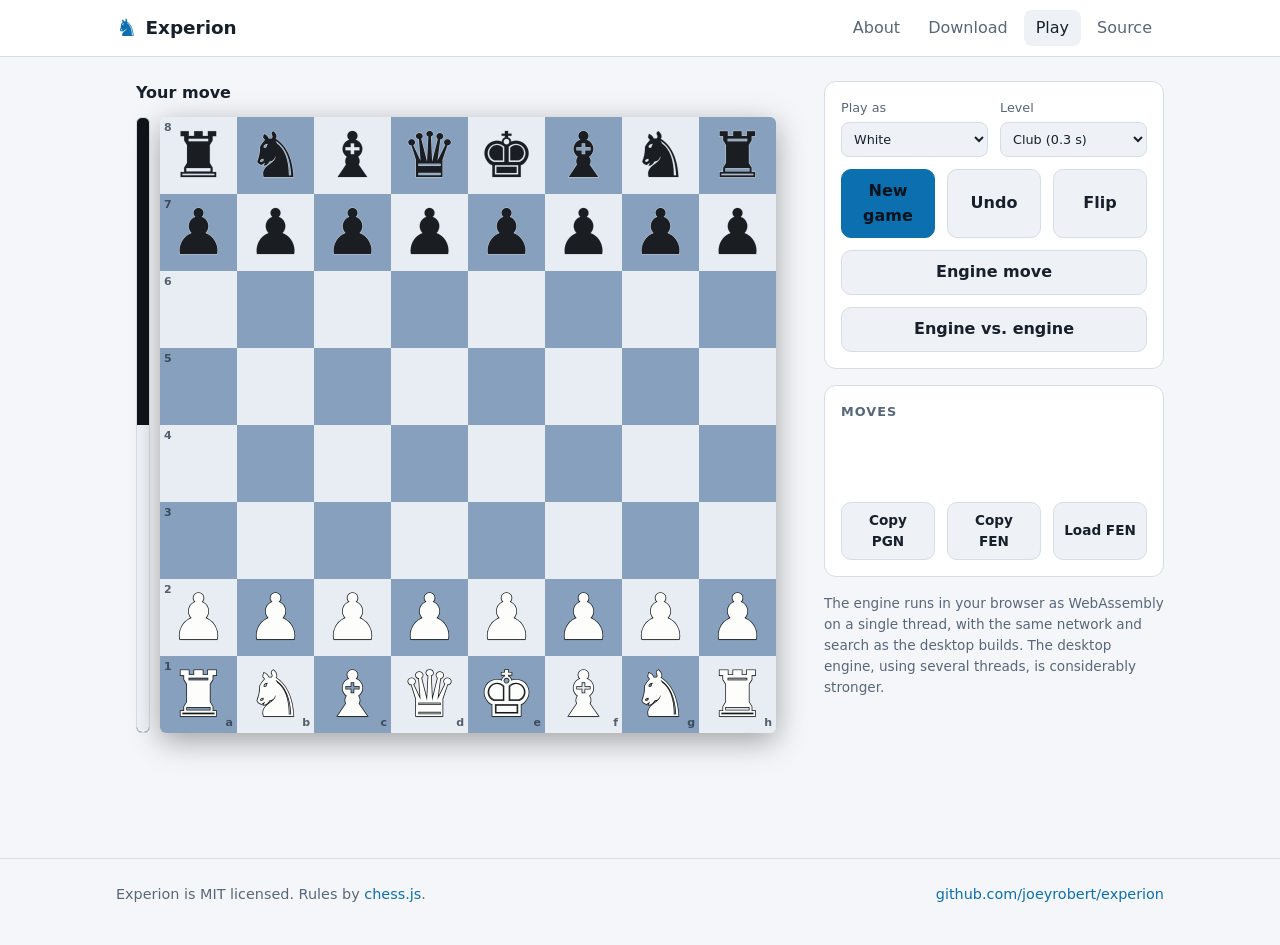
==== site/play/index.html @ 436792ee "Add website and browser player: WebAssembly build of the engine, play page, landing page, Pages work" ====
<!doctype html>
<html lang="en">
<head>
  <meta charset="utf-8">
  <meta name="viewport" content="width=device-width, initial-scale=1">
  <title>Play Experion</title>
  <meta name="description" content="Play chess against Experion, an NNUE chess engine written in Crystal, running entirely in your browser via WebAssembly.">
  <link rel="icon" href="../favicon.svg" type="image/svg+xml">
  <link rel="stylesheet" href="../style.css">
  <link rel="stylesheet" href="player.css">
</head>
<body>
  <header class="site">
    <div class="wrap">
      <a class="brand" href="../"><span class="knight">&#9822;&#65038;</span> Experion</a>
      <nav class="site">
        <a href="../">About</a>
        <a href="../#download">Download</a>
        <a class="current" href="./">Play</a>
        <a href="https://github.com/joeyrobert/experion">Source</a>
      </nav>
    </div>
  </header>

  <main class="wrap play">
    <section class="board-col">
      <div id="status" role="status" aria-live="polite">Loading&hellip;</div>
      <div class="board-row">
        <div class="eval" title="Engine evaluation: the white part of the bar grows as White gets better">
          <div id="eval-fill"></div>
        </div>
        <div class="board-holder">
          <div id="board" aria-label="Chess board"></div>
          <div id="promotion" hidden></div>
        </div>
      </div>
      <div id="eval-label"></div>
      <div id="info"></div>
    </section>

    <aside class="side-col">
      <div class="panel">
        <div class="row">
          <label>Play as
            <select id="side"><option value="w">White</option><option value="b">Black</option></select>
          </label>
          <label>Level
            <select id="level">
              <option value="beginner">Beginner (depth 1)</option>
              <option value="casual">Casual (depth 4)</option>
              <option value="club" selected>Club (0.3 s)</option>
              <option value="strong">Strong (2 s)</option>
              <option value="maximum">Maximum (8 s)</option>
            </select>
          </label>
        </div>
        <div class="row buttons">
          <button id="new" class="btn primary">New game</button>
          <button id="undo" class="btn">Undo</button>
          <button id="flip" class="btn">Flip</button>
          <button id="go" class="btn">Engine move</button>
        </div>
        <div class="row buttons">
          <button id="auto" class="btn">Engine vs. engine</button>
        </div>
      </div>

      <div class="panel">
        <h2>Moves</h2>
        <div id="moves"></div>
        <div class="row buttons small">
          <button id="copy-pgn" class="btn">Copy PGN</button>
          <button id="copy-fen" class="btn">Copy FEN</button>
          <button id="load-fen" class="btn">Load FEN</button>
        </div>
      </div>

      <p class="note">
        The engine runs in your browser as WebAssembly on a single thread, with the same
        network and search as the desktop builds. The desktop engine, using several threads,
        is considerably stronger.
      </p>
    </aside>
  </main>

  <footer class="site">
    <div class="wrap"><span>Experion is MIT licensed. Rules by <a href="https://github.com/jhlywa/chess.js">chess.js</a>.</span><span><a href="https://github.com/joeyrobert/experion">github.com/joeyrobert/experion</a></span></div>
  </footer>

  <script type="module" src="player.js"></script>
</body>
</html>
---- site/style.css ----
:root {
  --bg: #0e141b; --panel: #151d27; --panel-2: #1b2632; --line: #263445;
  --text: #e7ecf2; --muted: #93a1b3; --accent: #7fd0ff; --accent-2: #4aa8e0; --ok: #7bd88f; --bad: #ff8a80;
  --sq-light: #dfe6ee; --sq-dark: #7f97b2;
  --radius: 12px;
  color-scheme: dark;
}
@media (prefers-color-scheme: light) {
  :root:not([data-theme="dark"]) {
    --bg: #f4f6f9; --panel: #ffffff; --panel-2: #eef2f6; --line: #d6dde6;
    --text: #17202b; --muted: #58677a; --accent: #0b6fb0; --accent-2: #085a91; --ok: #1f8a3b; --bad: #c0392b;
    --sq-light: #e8edf3; --sq-dark: #86a0bd;
    color-scheme: light;
  }
}
* { box-sizing: border-box; }
html { -webkit-text-size-adjust: 100%; }
body {
  margin: 0; background: var(--bg); color: var(--text);
  font: 16px/1.55 system-ui, -apple-system, "Segoe UI", Roboto, "Helvetica Neue", Arial, sans-serif;
}
a { color: var(--accent); text-decoration: none; }
a:hover { text-decoration: underline; }
.wrap { max-width: 1080px; margin: 0 auto; padding: 0 16px; }
header.site { border-bottom: 1px solid var(--line); background: var(--panel); }
header.site .wrap { display: flex; align-items: center; gap: 20px; min-height: 56px; flex-wrap: wrap; }
.brand { font-weight: 700; font-size: 1.15rem; color: var(--text); display: flex; align-items: center; gap: 8px; }
.brand:hover { text-decoration: none; }
.brand .knight { color: var(--accent); font-size: 1.5rem; line-height: 1; }
nav.site { display: flex; gap: 4px; margin-left: auto; flex-wrap: wrap; }
nav.site a { color: var(--muted); padding: 6px 12px; border-radius: 8px; }
nav.site a:hover { color: var(--text); background: var(--panel-2); text-decoration: none; }
nav.site a.current { color: var(--text); background: var(--panel-2); }
footer.site { border-top: 1px solid var(--line); margin-top: 64px; padding: 24px 0 40px; color: var(--muted); font-size: .9rem; }
footer.site .wrap { display: flex; gap: 16px; flex-wrap: wrap; justify-content: space-between; }

.btn {
  display: inline-flex; align-items: center; gap: 8px; padding: 10px 18px; border-radius: 10px;
  border: 1px solid var(--line); background: var(--panel-2); color: var(--text); font: inherit; font-weight: 600; cursor: pointer;
}
.btn:hover { border-color: var(--accent); text-decoration: none; }
.btn.primary { background: var(--accent); border-color: var(--accent); color: #06121c; }
.btn.primary:hover { background: var(--accent-2); border-color: var(--accent-2); }

/* landing page */
.hero { padding: 56px 0 32px; display: grid; grid-template-columns: 1.2fr 1fr; gap: 32px; align-items: center; }
@media (max-width: 800px) { .hero { grid-template-columns: 1fr; padding-top: 32px; } }
.hero h1 { font-size: clamp(2.2rem, 6vw, 3.4rem); line-height: 1.1; margin: 0 0 12px; letter-spacing: -.02em; }
.hero h1 .accent { color: var(--accent); }
.hero p.lead { font-size: 1.15rem; color: var(--muted); margin: 16px 0 24px; max-width: 34em; }
.cta { display: flex; gap: 12px; flex-wrap: wrap; }
.hero .art { display: flex; justify-content: center; }
.hero .art .board-preview { width: min(100%, 340px); aspect-ratio: 1; border-radius: 10px; overflow: hidden; box-shadow: 0 16px 50px rgba(0,0,0,.4);
  display: grid; grid-template-columns: repeat(8, 1fr); grid-template-rows: repeat(8, 1fr); border: 1px solid var(--line); container-type: inline-size; }
.board-preview span { display: flex; align-items: center; justify-content: center; min-height: 0; overflow: hidden; font-size: 11.5cqw; line-height: 1; font-family: "Segoe UI Symbol", "Noto Sans Symbols 2", "Apple Symbols", "DejaVu Sans", serif; }
.board-preview .l { background: var(--sq-light); } .board-preview .d { background: var(--sq-dark); }
.board-preview .w { color: #fdfdfb; -webkit-text-stroke: 1px #1b1f24; paint-order: stroke fill; }
.board-preview .b { color: #1a1d21; -webkit-text-stroke: .8px #c9d2dc; paint-order: stroke fill; }

section.block { margin-top: 56px; }
section.block h2 { font-size: 1.5rem; margin: 0 0 6px; letter-spacing: -.01em; }
section.block > p { color: var(--muted); margin: 0 0 20px; max-width: 46em; }
.cards { display: grid; grid-template-columns: repeat(auto-fit, minmax(240px, 1fr)); gap: 16px; }
.card { background: var(--panel); border: 1px solid var(--line); border-radius: var(--radius); padding: 18px; }
.card h3 { margin: 0 0 6px; font-size: 1rem; }
.card p { margin: 0; color: var(--muted); font-size: .95rem; }

table.results { border-collapse: collapse; width: 100%; max-width: 640px; background: var(--panel); border: 1px solid var(--line); border-radius: var(--radius); overflow: hidden; }
table.results th, table.results td { padding: 12px 16px; text-align: left; border-bottom: 1px solid var(--line); }
table.results th { color: var(--muted); font-size: .8rem; text-transform: uppercase; letter-spacing: .06em; background: var(--panel-2); }
table.results tr:last-child td { border-bottom: 0; }
table.results td.num { font-variant-numeric: tabular-nums; }
.fine { color: var(--muted); font-size: .85rem; margin-top: 14px; max-width: 46em; }

.downloads { display: grid; grid-template-columns: repeat(auto-fit, minmax(210px, 1fr)); gap: 12px; }
.dl { display: flex; flex-direction: column; gap: 2px; background: var(--panel); border: 1px solid var(--line); border-radius: var(--radius); padding: 14px 16px; color: var(--text); }
.dl:hover { border-color: var(--accent); text-decoration: none; }
.dl strong { font-size: 1rem; }
.dl span { color: var(--muted); font-size: .85rem; }
code { background: var(--panel-2); border: 1px solid var(--line); border-radius: 6px; padding: 1px 6px; font-size: .9em; }
pre { background: var(--panel); border: 1px solid var(--line); border-radius: var(--radius); padding: 14px 16px; overflow-x: auto; }
pre code { background: none; border: 0; padding: 0; }
---- site/play/player.css ----
.play { display: grid; grid-template-columns: minmax(0, 1fr) 340px; gap: 28px; padding-top: 24px; align-items: start; }
@media (max-width: 880px) { .play { grid-template-columns: 1fr; } }

.board-col { min-width: 0; max-width: 640px; width: 100%; margin: 0 auto; }
#status { min-height: 1.6em; margin-bottom: 10px; font-weight: 600; }
#status.thinking { color: var(--accent); }
#status.over { color: var(--ok); }
#status.error { color: var(--bad); font-weight: 500; }

.board-row { display: flex; gap: 10px; align-items: stretch; }
.eval { width: 14px; border-radius: 6px; overflow: hidden; background: #101418; border: 1px solid var(--line); position: relative; flex: none; }
#eval-fill { position: absolute; left: 0; right: 0; bottom: 0; height: 50%; background: #f1f4f8; transition: height .3s; }
#eval-label { margin: 6px 0 0 24px; font-variant-numeric: tabular-nums; color: var(--muted); font-size: .9rem; min-height: 1.4em; }
#info { color: var(--muted); font-size: .85rem; min-height: 2.6em; margin-left: 24px; word-break: break-word; }

.board-holder { position: relative; flex: 1; min-width: 0; }
#board { position: relative; width: 100%; aspect-ratio: 1; user-select: none; -webkit-user-select: none; touch-action: none; border-radius: 6px; overflow: hidden; box-shadow: 0 8px 30px rgba(0,0,0,.35); }
.board-grid { position: absolute; inset: 0; display: grid; grid-template-columns: repeat(8, 1fr); grid-template-rows: repeat(8, 1fr); }
.sq { position: relative; display: flex; align-items: center; justify-content: center; }
.sq.light { background: var(--sq-light); }
.sq.dark { background: var(--sq-dark); }
.sq.last::before { content: ''; position: absolute; inset: 0; background: rgba(255, 214, 10, .42); }
.sq.selected::before { content: ''; position: absolute; inset: 0; background: rgba(90, 200, 120, .5); }
.sq.check::before { content: ''; position: absolute; inset: 0; background: radial-gradient(circle, rgba(255, 60, 60, .9) 0%, rgba(255, 60, 60, 0) 72%); }
.sq.target::after { content: ''; position: absolute; width: 30%; height: 30%; border-radius: 50%; background: rgba(20, 40, 30, .32); z-index: 2; pointer-events: none; }
.sq.target.capture::after { width: 86%; height: 86%; background: transparent; border: 5px solid rgba(20, 40, 30, .32); }

.piece { position: relative; z-index: 1; font-size: 0; line-height: 1; cursor: grab; pointer-events: none;
  font-family: "Segoe UI Symbol", "Noto Sans Symbols 2", "Apple Symbols", "DejaVu Sans", "Arial Unicode MS", serif; }
.sq .piece { font-size: min(9.5vw, 66px); font-size: calc(100cqw / 8 * .82); }
#board { container-type: inline-size; }
.piece.white { color: #fdfdfb; -webkit-text-stroke: 1.5px #1b1f24; paint-order: stroke fill; text-shadow: 0 1px 1px rgba(0,0,0,.35); }
.piece.black { color: #1a1d21; -webkit-text-stroke: 1px #c9d2dc; paint-order: stroke fill; }
.piece.dragging { opacity: .25; }
.piece.ghost { position: fixed; left: 0; top: 0; z-index: 1000; pointer-events: none; display: flex; align-items: center; justify-content: center; }

.board-coords { position: absolute; inset: 0; display: grid; grid-template-columns: repeat(8, 1fr); grid-template-rows: repeat(8, 1fr); pointer-events: none; }
.coord { font-size: 11px; font-weight: 700; opacity: .75; color: #23303f; }
.coord.file { grid-row: 8; align-self: end; justify-self: end; padding: 0 4px 2px 0; }
.coord.rank { grid-column: 1; align-self: start; justify-self: start; padding: 2px 0 0 4px; }

#promotion { position: absolute; inset: 0; z-index: 20; background: rgba(8, 12, 18, .7); display: flex; align-items: center; justify-content: center; gap: 10px; }
#promotion[hidden] { display: none; }
#promotion .piece { position: static; pointer-events: auto; cursor: pointer; font-size: 64px; width: 88px; height: 88px; border-radius: 12px; border: 1px solid var(--line); background: var(--sq-light); display: flex; align-items: center; justify-content: center; padding: 0; }
#promotion .piece:hover { border-color: var(--accent); }

.side-col { display: flex; flex-direction: column; gap: 16px; }
.panel { background: var(--panel); border: 1px solid var(--line); border-radius: var(--radius); padding: 16px; }
.panel h2 { margin: 0 0 8px; font-size: .8rem; letter-spacing: .08em; text-transform: uppercase; color: var(--muted); }
.row { display: flex; gap: 12px; flex-wrap: wrap; }
.row + .row { margin-top: 12px; }
.row label { display: flex; flex-direction: column; gap: 4px; font-size: .8rem; color: var(--muted); flex: 1; min-width: 120px; }
select { background: var(--panel-2); color: var(--text); border: 1px solid var(--line); border-radius: 8px; padding: 8px; font: inherit; }
.buttons .btn { flex: 1; justify-content: center; padding: 9px 12px; }
.buttons.small .btn { font-size: .85rem; padding: 7px 10px; }
.btn.active { border-color: var(--accent); color: var(--accent); }
#moves { display: flex; flex-wrap: wrap; gap: 2px 6px; max-height: 240px; overflow-y: auto; min-height: 60px; margin-bottom: 12px; font-variant-numeric: tabular-nums; align-content: flex-start; }
#moves .num { color: var(--muted); margin-left: 6px; }
#moves .mv.current { background: var(--accent); color: #06121c; border-radius: 4px; padding: 0 4px; }
.note { color: var(--muted); font-size: .85rem; margin: 0; }
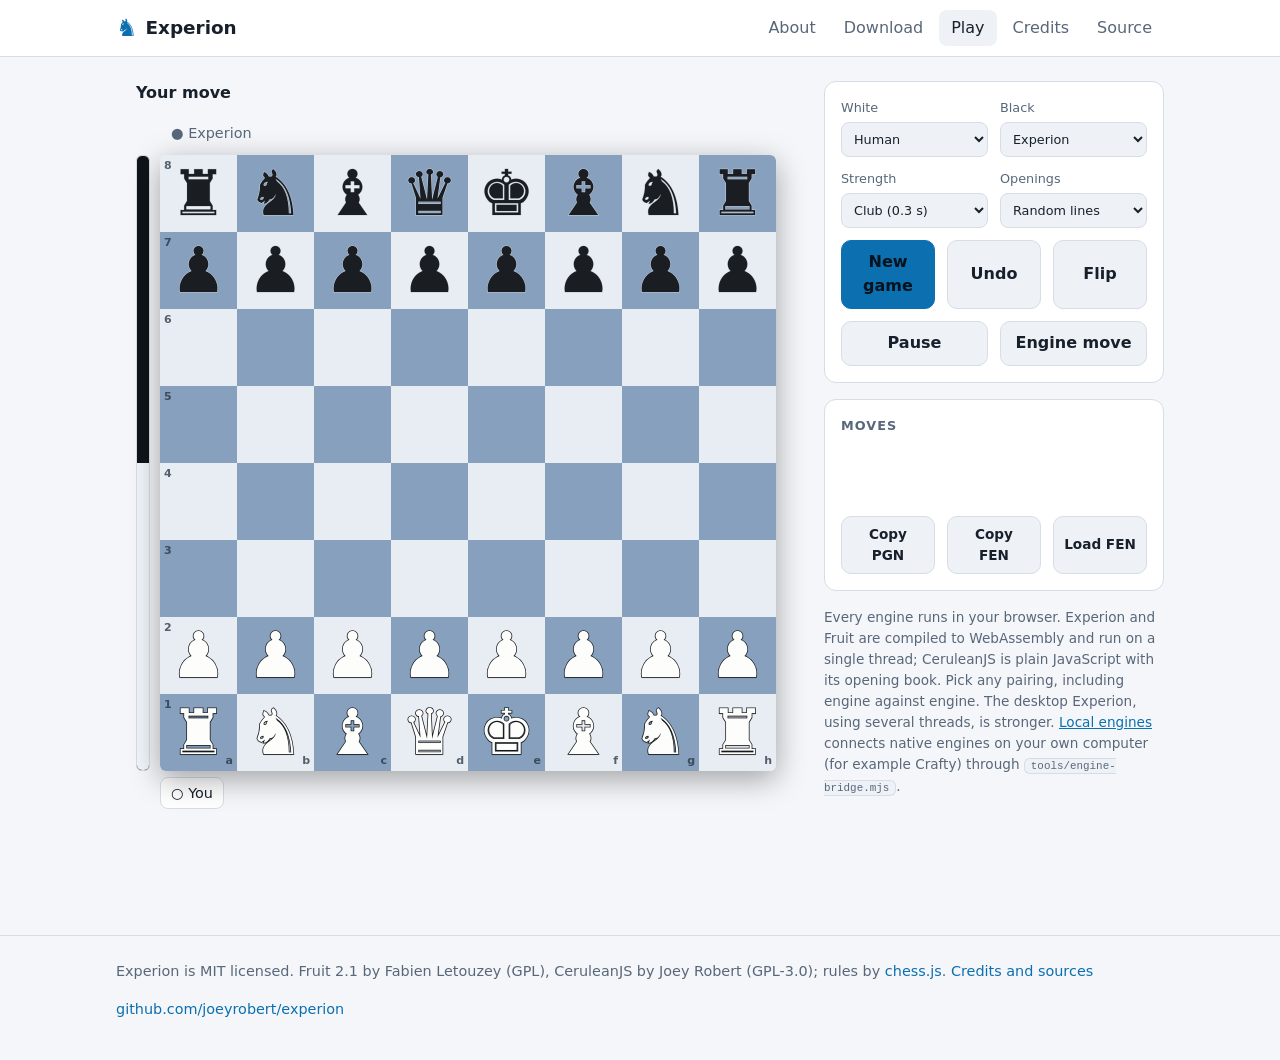
==== commit 27b57772: "Web player: Experion, Fruit 2.1 and CeruleanJS with per-side player selection, local engine bridge, " ====
--- a/site/play/index.html
+++ b/site/play/index.html
@@ -17,6 +17,7 @@
         <a href="../">About</a>
         <a href="../#download">Download</a>
         <a class="current" href="./">Play</a>
+        <a href="../credits.html">Credits</a>
         <a href="https://github.com/joeyrobert/experion">Source</a>
       </nav>
     </div>
@@ -25,6 +26,7 @@
   <main class="wrap play">
     <section class="board-col">
       <div id="status" role="status" aria-live="polite">Loading&hellip;</div>
+      <div class="tag" id="tag-top"></div>
       <div class="board-row">
         <div class="eval" title="Engine evaluation: the white part of the bar grows as White gets better">
           <div id="eval-fill"></div>
@@ -34,6 +36,7 @@
           <div id="promotion" hidden></div>
         </div>
       </div>
+      <div class="tag" id="tag-bottom"></div>
       <div id="eval-label"></div>
       <div id="info"></div>
     </section>
@@ -41,10 +44,15 @@
     <aside class="side-col">
       <div class="panel">
         <div class="row">
-          <label>Play as
-            <select id="side"><option value="w">White</option><option value="b">Black</option></select>
+          <label>White
+            <select id="white"></select>
           </label>
-          <label>Level
+          <label>Black
+            <select id="black"></select>
+          </label>
+        </div>
+        <div class="row">
+          <label>Strength
             <select id="level">
               <option value="beginner">Beginner (depth 1)</option>
               <option value="casual">Casual (depth 4)</option>
@@ -53,15 +61,21 @@
               <option value="maximum">Maximum (8 s)</option>
             </select>
           </label>
+          <label>Openings
+            <select id="openings">
+              <option value="lines" selected>Random lines</option>
+              <option value="none">Engine's own</option>
+            </select>
+          </label>
         </div>
         <div class="row buttons">
           <button id="new" class="btn primary">New game</button>
           <button id="undo" class="btn">Undo</button>
           <button id="flip" class="btn">Flip</button>
-          <button id="go" class="btn">Engine move</button>
         </div>
         <div class="row buttons">
-          <button id="auto" class="btn">Engine vs. engine</button>
+          <button id="pause" class="btn">Pause</button>
+          <button id="go" class="btn">Engine move</button>
         </div>
       </div>
 
@@ -76,15 +90,17 @@
       </div>
 
       <p class="note">
-        The engine runs in your browser as WebAssembly on a single thread, with the same
-        network and search as the desktop builds. The desktop engine, using several threads,
-        is considerably stronger.
+        Every engine runs in your browser. Experion and Fruit are compiled to WebAssembly and run on
+        a single thread; CeruleanJS is plain JavaScript with its opening book. Pick any pairing,
+        including engine against engine. The desktop Experion, using several threads, is stronger.
+        <button id="bridge" class="linklike">Local engines</button> connects native engines on your
+        own computer (for example Crafty) through <code>tools/engine-bridge.mjs</code>.
       </p>
     </aside>
   </main>
 
   <footer class="site">
-    <div class="wrap"><span>Experion is MIT licensed. Rules by <a href="https://github.com/jhlywa/chess.js">chess.js</a>.</span><span><a href="https://github.com/joeyrobert/experion">github.com/joeyrobert/experion</a></span></div>
+    <div class="wrap"><span>Experion is MIT licensed. Fruit 2.1 by Fabien Letouzey (GPL), CeruleanJS by Joey Robert (GPL-3.0); rules by <a href="https://github.com/jhlywa/chess.js">chess.js</a>. <a href="../credits.html">Credits and sources</a></span><span><a href="https://github.com/joeyrobert/experion">github.com/joeyrobert/experion</a></span></div>
   </footer>
 
   <script type="module" src="player.js"></script>
--- a/site/play/player.css
+++ b/site/play/player.css
@@ -58,3 +58,10 @@
 #moves .num { color: var(--muted); margin-left: 6px; }
 #moves .mv.current { background: var(--accent); color: #06121c; border-radius: 4px; padding: 0 4px; }
 .note { color: var(--muted); font-size: .85rem; margin: 0; }
+
+.tag { display: flex; align-items: center; gap: 6px; margin: 0 0 6px 24px; padding: 4px 10px; width: fit-content; border-radius: 8px; font-size: .9rem; color: var(--muted); border: 1px solid transparent; }
+.tag.active { color: var(--text); border-color: var(--line); background: var(--panel); }
+#tag-bottom { margin: 6px 0 0 24px; }
+.linklike { background: none; border: 0; padding: 0; color: var(--accent); font: inherit; cursor: pointer; text-decoration: underline; }
+.btn:disabled { opacity: .45; cursor: default; }
+.note code { font-size: .8em; }
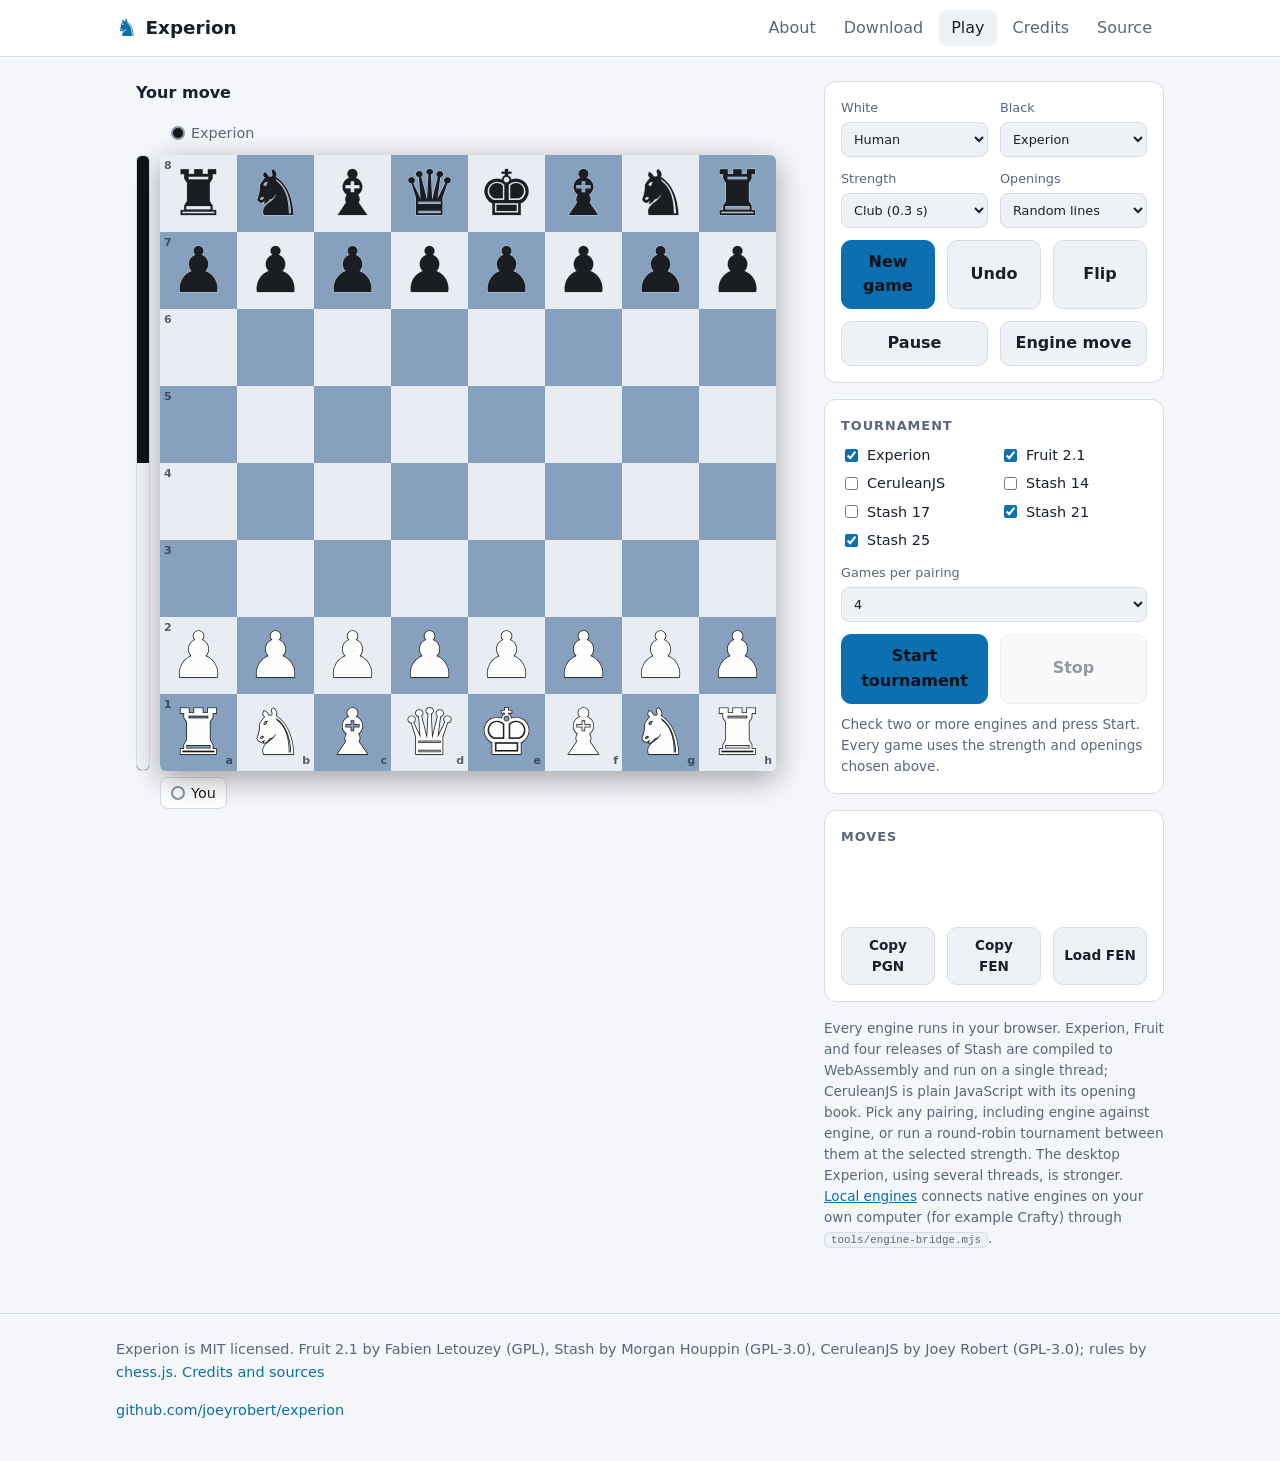
==== commit ee94811c: "Play page: Stash engines and round-robin tournaments Four GPL releases of Stash (14, 17, 21, 25; rou" ====
--- a/site/play/index.html
+++ b/site/play/index.html
@@ -34,11 +34,25 @@
         <div class="board-holder">
           <div id="board" aria-label="Chess board"></div>
           <div id="promotion" hidden></div>
+          <div id="result" hidden></div>
         </div>
       </div>
       <div class="tag" id="tag-bottom"></div>
       <div id="eval-label"></div>
       <div id="info"></div>
+
+      <section id="tour-results" class="panel" hidden>
+        <h2 id="tour-title">Tournament</h2>
+        <div class="table-scroll"><table id="tour-table" class="crosstable"></table></div>
+        <details id="tour-log-box">
+          <summary>Games</summary>
+          <ol id="tour-log"></ol>
+        </details>
+        <div class="row buttons small">
+          <button id="tour-pgn" class="btn">Copy tournament PGN</button>
+          <button id="tour-clear" class="btn">Clear results</button>
+        </div>
+      </section>
     </section>
 
     <aside class="side-col">
@@ -79,6 +93,27 @@
         </div>
       </div>
 
+      <div class="panel" id="tour-panel">
+        <h2>Tournament</h2>
+        <div id="tour-engines" class="checks"></div>
+        <div class="row">
+          <label>Games per pairing
+            <select id="tour-games">
+              <option value="2">2 (one each colour)</option>
+              <option value="4" selected>4</option>
+              <option value="6">6</option>
+              <option value="10">10</option>
+              <option value="20">20</option>
+            </select>
+          </label>
+        </div>
+        <div class="row buttons">
+          <button id="tour-start" class="btn primary">Start tournament</button>
+          <button id="tour-stop" class="btn">Stop</button>
+        </div>
+        <p id="tour-progress" class="note"></p>
+      </div>
+
       <div class="panel">
         <h2>Moves</h2>
         <div id="moves"></div>
@@ -90,9 +125,10 @@
       </div>
 
       <p class="note">
-        Every engine runs in your browser. Experion and Fruit are compiled to WebAssembly and run on
-        a single thread; CeruleanJS is plain JavaScript with its opening book. Pick any pairing,
-        including engine against engine. The desktop Experion, using several threads, is stronger.
+        Every engine runs in your browser. Experion, Fruit and four releases of Stash are compiled to
+        WebAssembly and run on a single thread; CeruleanJS is plain JavaScript with its opening book.
+        Pick any pairing, including engine against engine, or run a round-robin tournament between
+        them at the selected strength. The desktop Experion, using several threads, is stronger.
         <button id="bridge" class="linklike">Local engines</button> connects native engines on your
         own computer (for example Crafty) through <code>tools/engine-bridge.mjs</code>.
       </p>
@@ -100,7 +136,7 @@
   </main>
 
   <footer class="site">
-    <div class="wrap"><span>Experion is MIT licensed. Fruit 2.1 by Fabien Letouzey (GPL), CeruleanJS by Joey Robert (GPL-3.0); rules by <a href="https://github.com/jhlywa/chess.js">chess.js</a>. <a href="../credits.html">Credits and sources</a></span><span><a href="https://github.com/joeyrobert/experion">github.com/joeyrobert/experion</a></span></div>
+    <div class="wrap"><span>Experion is MIT licensed. Fruit 2.1 by Fabien Letouzey (GPL), Stash by Morgan Houppin (GPL-3.0), CeruleanJS by Joey Robert (GPL-3.0); rules by <a href="https://github.com/jhlywa/chess.js">chess.js</a>. <a href="../credits.html">Credits and sources</a></span><span><a href="https://github.com/joeyrobert/experion">github.com/joeyrobert/experion</a></span></div>
   </footer>
 
   <script type="module" src="player.js"></script>
--- a/site/play/player.css
+++ b/site/play/player.css
@@ -65,3 +65,32 @@
 .linklike { background: none; border: 0; padding: 0; color: var(--accent); font: inherit; cursor: pointer; text-decoration: underline; }
 .btn:disabled { opacity: .45; cursor: default; }
 .note code { font-size: .8em; }
+
+#result { position: absolute; left: 0; right: 0; top: 50%; transform: translateY(-50%); z-index: 15; text-align: center; padding: 22px 12px;
+  background: rgba(8, 12, 18, .86); border-top: 1px solid var(--line); border-bottom: 1px solid var(--line); pointer-events: none; }
+#result[hidden] { display: none; }
+.result-title { font-size: clamp(2.2rem, 9vw, 4rem); font-weight: 800; letter-spacing: -.02em; line-height: 1.1; color: #f4f7fb; }
+.result-title.win { color: var(--accent); }
+.result-sub { margin-top: 6px; color: #b6c2d1; font-size: clamp(.95rem, 2.6vw, 1.15rem); }
+
+.swatch { width: 14px; height: 14px; border-radius: 50%; flex: none; box-sizing: border-box; border: 2px solid #8896a8; }
+.swatch.white { background: #fdfdfb; }
+.swatch.black { background: #14171b; }
+
+.checks { display: grid; grid-template-columns: 1fr 1fr; gap: 6px 12px; margin-bottom: 12px; font-size: .9rem; }
+.checks label { display: flex; align-items: center; gap: 6px; cursor: pointer; }
+.checks input { accent-color: var(--accent); }
+#tour-progress { margin-top: 10px; }
+#tour-results { margin-top: 16px; }
+.table-scroll { overflow-x: auto; }
+table.crosstable { border-collapse: collapse; width: 100%; font-size: .85rem; font-variant-numeric: tabular-nums; }
+table.crosstable th, table.crosstable td { padding: 6px 8px; border-bottom: 1px solid var(--line); text-align: center; white-space: nowrap; }
+table.crosstable th { color: var(--muted); font-weight: 600; font-size: .75rem; }
+table.crosstable td.name, table.crosstable th.name { text-align: left; }
+table.crosstable td.self { background: var(--panel-2); }
+table.crosstable td.pts { font-weight: 700; }
+table.crosstable tr.playing td.name { color: var(--accent); }
+#tour-log-box { margin: 12px 0; font-size: .85rem; color: var(--muted); }
+#tour-log-box summary { cursor: pointer; }
+#tour-log { margin: 8px 0 0; padding-left: 28px; max-height: 220px; overflow-y: auto; }
+#tour-log li.pending { opacity: .55; }
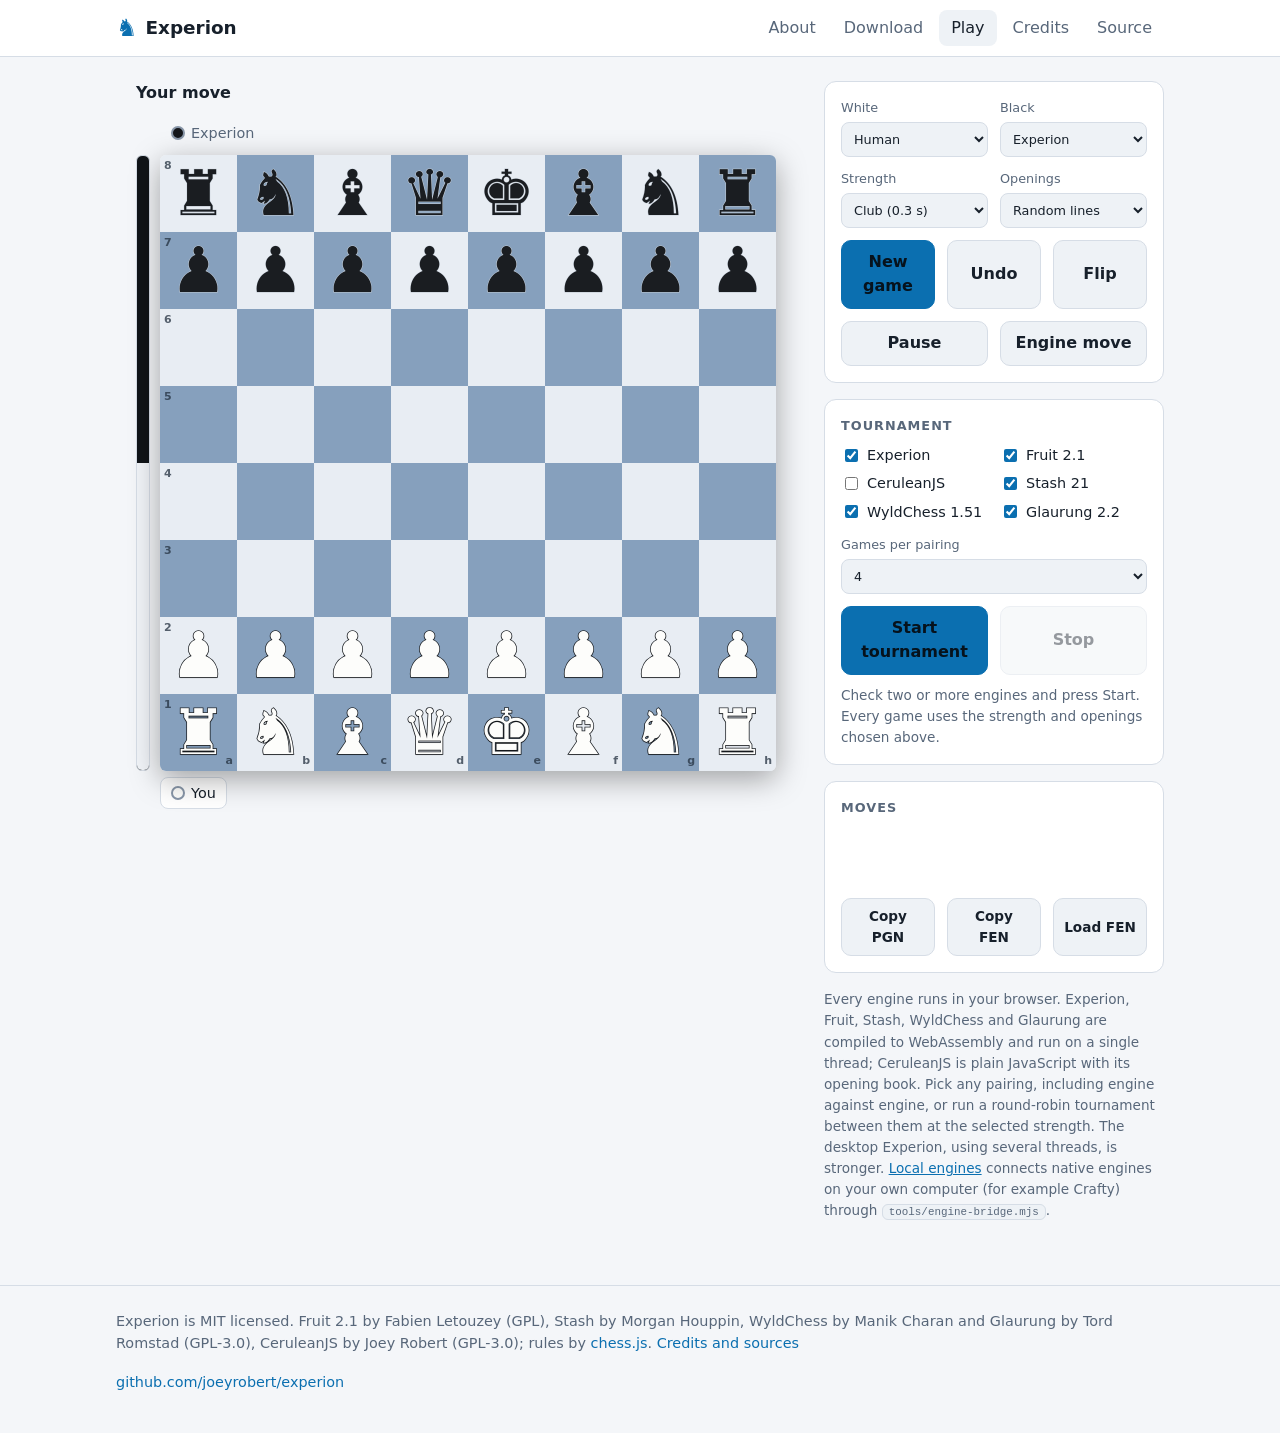
==== commit 92307636: "Play page: one Stash, plus WyldChess 1.51 and Glaurung 2.2 Replaces the four Stash releases with Sta" ====
--- a/site/play/index.html
+++ b/site/play/index.html
@@ -125,8 +125,8 @@
       </div>
 
       <p class="note">
-        Every engine runs in your browser. Experion, Fruit and four releases of Stash are compiled to
-        WebAssembly and run on a single thread; CeruleanJS is plain JavaScript with its opening book.
+        Every engine runs in your browser. Experion, Fruit, Stash, WyldChess and Glaurung are compiled
+        to WebAssembly and run on a single thread; CeruleanJS is plain JavaScript with its opening book.
         Pick any pairing, including engine against engine, or run a round-robin tournament between
         them at the selected strength. The desktop Experion, using several threads, is stronger.
         <button id="bridge" class="linklike">Local engines</button> connects native engines on your
@@ -136,7 +136,7 @@
   </main>
 
   <footer class="site">
-    <div class="wrap"><span>Experion is MIT licensed. Fruit 2.1 by Fabien Letouzey (GPL), Stash by Morgan Houppin (GPL-3.0), CeruleanJS by Joey Robert (GPL-3.0); rules by <a href="https://github.com/jhlywa/chess.js">chess.js</a>. <a href="../credits.html">Credits and sources</a></span><span><a href="https://github.com/joeyrobert/experion">github.com/joeyrobert/experion</a></span></div>
+    <div class="wrap"><span>Experion is MIT licensed. Fruit 2.1 by Fabien Letouzey (GPL), Stash by Morgan Houppin, WyldChess by Manik Charan and Glaurung by Tord Romstad (GPL-3.0), CeruleanJS by Joey Robert (GPL-3.0); rules by <a href="https://github.com/jhlywa/chess.js">chess.js</a>. <a href="../credits.html">Credits and sources</a></span><span><a href="https://github.com/joeyrobert/experion">github.com/joeyrobert/experion</a></span></div>
   </footer>
 
   <script type="module" src="player.js"></script>
